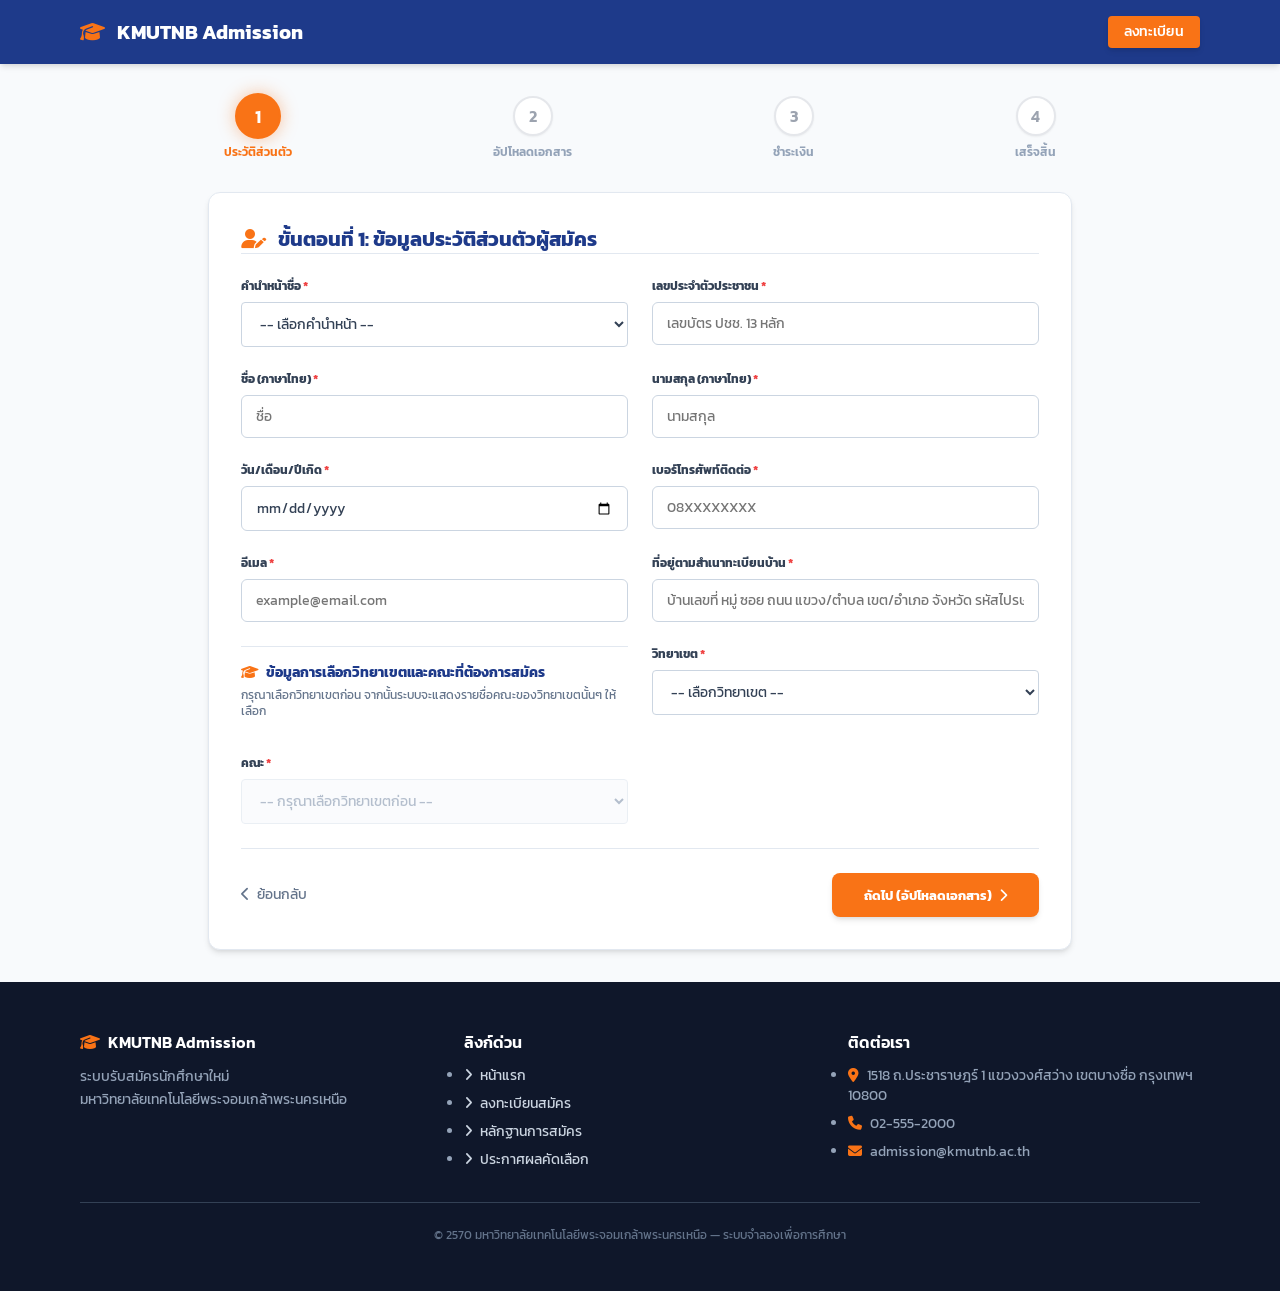
==== step3.html @ 94f3d007 "Add files via upload" ====
<!DOCTYPE html>
<html lang="th">

<head>
    <meta charset="UTF-8">
    <meta name="viewport" content="width=device-width, initial-scale=1.0">
    <title>ขั้นตอนที่ 3: ชำระเงินค่าสมัคร - มจพ.</title>
    <link rel="stylesheet" href="https://cdnjs.cloudflare.com/ajax/libs/font-awesome/6.4.0/css/all.min.css">
    <link rel="stylesheet" href="style.css">
</head>

<body class="text-gray-800 bg-gray-50 flex flex-col min-h-screen">
    <nav class="bg-brand-blue text-white shadow-md sticky top-0 z-50 no-print">
        <div class="max-w-6xl mx-auto px-4 h-16 flex justify-between items-center">
            <div class="font-bold text-xl">
                <a href="index.html"><i class="fa-solid fa-graduation-cap text-brand-orange mr-2"></i> KMUTNB Admission</a>
            </div>
            <div class="hidden md:flex space-x-6 text-sm font-medium">
                <a href="index.html" class="hover:text-brand-orange transition">หน้าแรก</a>
                <a href="status.html" class="hover:text-brand-orange transition">หลักฐานการสมัคร</a>
                <a href="result.html" class="hover:text-brand-orange transition">ประกาศผลคัดเลือก</a>
                <a href="registration.html" class="hover:text-brand-orange transition">ลงทะเบียน</a>
            </div>
            <div class="flex items-center space-x-3">
                <div id="auth-guest" class="flex items-center space-x-3">
                    <a href="login.html" class="hidden sm:inline-block border border-white text-white hover:bg-white hover:text-brand-blue px-4 py-1.5 rounded font-medium text-sm transition">เข้าสู่ระบบ</a>
                    <a href="registration.html" class="bg-brand-orange hover:bg-brand-orange text-white px-4 py-1.5 rounded shadow font-medium text-sm transition">ลงทะเบียน</a>
                </div>
                <div id="auth-user" class="hidden items-center space-x-3">
                    <span class="hidden sm:inline-block text-sm">สวัสดี, <span data-field="firstName" class="font-bold"></span></span>
                    <button id="logout-btn" type="button" class="border border-white text-white hover:bg-white hover:text-brand-blue px-3 py-1.5 rounded font-medium text-sm transition"><i class="fa-solid fa-right-from-bracket mr-1"></i>ออกจากระบบ</button>
                </div>
                <button id="menu-toggle" class="md:hidden text-white text-2xl focus:outline-none ml-2"><i class="fa-solid fa-bars"></i></button>
            </div>
        </div>
        <div id="mobile-menu" class="hidden md:hidden bg-brand-blue pb-2">
            <a href="index.html" class="text-white hover:text-brand-orange transition">หน้าแรก</a>
            <a href="status.html" class="text-white hover:text-brand-orange transition">หลักฐานการสมัคร</a>
            <a href="result.html" class="text-white hover:text-brand-orange transition">ประกาศผลคัดเลือก</a>
            <a href="login.html" class="text-white hover:text-brand-orange transition">เข้าสู่ระบบ</a>
            <a href="registration.html" class="text-white hover:text-brand-orange transition">ลงทะเบียน</a>
        </div>
    </nav>

    <main class="flex-grow max-w-4xl mx-auto px-4 py-8 w-full">
        <!-- Progress Steps -->
        <div class="flex justify-between items-center mb-8 relative px-4 no-print">
            <div class="step-indicator step-completed text-center z-10 flex flex-col items-center">
                <div class="step-icon"><i class="fa-solid fa-check"></i></div>
                <span class="text-xs font-semibold mt-2 text-brand-blue">ประวัติส่วนตัว</span>
            </div>
            <div class="step-indicator step-completed text-center z-10 flex flex-col items-center">
                <div class="step-icon"><i class="fa-solid fa-check"></i></div>
                <span class="text-xs font-semibold mt-2 text-brand-blue">อัปโหลดเอกสาร</span>
            </div>
            <div class="step-indicator step-active text-center z-10 flex flex-col items-center">
                <div class="step-icon">3</div>
                <span class="text-xs font-semibold mt-2 text-brand-orange">ชำระเงิน</span>
            </div>
            <div class="step-indicator step-inactive text-center z-10 flex flex-col items-center">
                <div class="step-icon">4</div>
                <span class="text-xs font-semibold mt-2 text-gray-400">เสร็จสิ้น</span>
            </div>
            <div class="absolute top-5 left-0 right-0 h-0.5 bg-gray-200 z-0 mx-12"></div>
        </div>

        <!-- ใบแจ้งชำระเงิน / ใบเสร็จรับเงิน -->
        <div class="fade-in bg-white p-8 rounded-xl shadow-md border border-gray-200 print-area">
            <h2 class="text-xl font-bold text-brand-blue mb-6 border-b pb-3 text-left no-print">
                <i class="fa-solid fa-credit-card mr-2 text-brand-orange"></i> ขั้นตอนที่ 3: ชำระเงินค่าธรรมเนียมสมัคร
            </h2>

            <!-- Header สำหรับพิมพ์ใบเสร็จ -->
            <div class="text-center mb-6 pb-4 border-b">
                <div class="flex items-center justify-center gap-3 mb-2">
                    <i class="fa-solid fa-graduation-cap text-3xl text-brand-orange"></i>
                    <h3 class="text-xl font-bold text-brand-blue">มหาวิทยาลัยเทคโนโลยีพระจอมเกล้าพระนครเหนือ</h3>
                </div>
                <h4 class="text-lg font-bold text-gray-700">ใบแจ้งชำระเงินค่าธรรมเนียมสมัครคัดเลือก (Pay-in Slip / Receipt)</h4>
                <p class="text-xs text-gray-500">ปีการศึกษา 2570 — ระบบรับสมัครนักศึกษาใหม่ มจพ.</p>
            </div>

            <!-- ข้อมูลผู้สมัคร -->
            <div class="grid grid-cols-1 md:grid-cols-2 gap-4 text-sm bg-gray-50 p-4 rounded border mb-6 text-left">
                <div>
                    <span class="text-gray-500 block text-xs">เลขที่ใบสมัคร / Application No.</span>
                    <span class="font-bold text-brand-blue text-base" data-field="appNumber"></span>
                </div>
                <div>
                    <span class="text-gray-500 block text-xs">เลขประจำตัวประชาชน / ID Card</span>
                    <span class="font-medium" data-field="idCardMasked"></span>
                </div>
                <div>
                    <span class="text-gray-500 block text-xs">ชื่อ-นามสกุล / Applicant Name</span>
                    <span class="font-medium" data-field="fullName"></span>
                </div>
                <div>
                    <span class="text-gray-500 block text-xs">โครงการรับสมัคร / Admission Project</span>
                    <span class="font-medium">รับสมัครคัดเลือกนักศึกษาใหม่ ปีการศึกษา 2570</span>
                </div>
                <div>
                    <span class="text-gray-500 block text-xs">วิทยาเขตที่สมัคร / Campus</span>
                    <span class="font-medium text-gray-800" data-field="campus">วิทยาเขตกรุงเทพฯ</span>
                </div>
                <div>
                    <span class="text-gray-500 block text-xs">คณะที่สมัครสอบ / Faculty</span>
                    <span class="font-bold text-brand-blue" data-field="faculty">คณะวิศวกรรมศาสตร์</span>
                </div>
            </div>

            <!-- รายการชำระเงิน -->
            <div class="max-w-md mx-auto bg-gray-50 p-6 rounded-lg border border-gray-200 mb-6 text-center">
                <div class="flex justify-between items-center mb-4 text-sm border-b pb-3">
                    <span class="text-gray-600">รายการ / Description:</span>
                    <span class="font-bold text-brand-blue">ค่าธรรมเนียมการสมัครคัดเลือก มจพ.</span>
                </div>
                <div class="flex justify-between items-center mb-6 text-sm">
                    <span class="text-gray-600">ยอดชำระทั้งสิ้น / Total Amount:</span>
                    <span class="text-2xl font-bold text-brand-orange">500.00 บาท</span>
                </div>

                <!-- QR Code จำลอง -->
                <div class="bg-white p-4 rounded-lg border border-gray-300 inline-block mb-4 shadow-sm">
                    <div class="w-48 h-48 bg-gray-100 flex flex-col items-center justify-center border border-dashed border-gray-400 mx-auto rounded">
                        <i class="fa-solid fa-qrcode text-7xl text-gray-700 mb-2"></i>
                        <span class="text-xs text-gray-500 font-semibold">PromptPay QR Code</span>
                    </div>
                </div>

                <p class="text-xs text-gray-500 no-print">สแกน QR Code ด้วยแอป Mobile Banking ของทุกธนาคารเพื่อชำระเงิน</p>
            </div>

            <!-- ปุ่มสำหรับพิมพ์ใบเสร็จ และ ยืนยันชำระเงิน -->
            <div class="border-t pt-6 flex flex-col sm:flex-row justify-between items-center gap-4 no-print">
                <a href="step2.html" class="text-sm text-gray-500 hover:text-brand-blue transition">
                    <i class="fa-solid fa-chevron-left mr-1"></i> ย้อนกลับ
                </a>
                <div class="flex flex-wrap items-center gap-3">
                    <button type="button" onclick="window.print()" class="bg-brand-blue hover:bg-blue-800 text-white font-bold px-6 py-3 rounded-lg shadow transition flex items-center gap-2">
                        <i class="fa-solid fa-print"></i> พิมพ์ใบแจ้งชำระ/ใบเสร็จ
                    </button>
                    <button id="pay-confirm-btn" type="button" class="bg-green-600 hover:bg-green-700 text-white font-bold px-6 py-3 rounded-lg shadow transition flex items-center gap-2">
                        <i class="fa-solid fa-circle-check"></i> ยืนยันชำระเงินเรียบร้อย (ถัดไป) <i class="fa-solid fa-chevron-right ml-1"></i>
                    </button>
                </div>
            </div>
        </div>
    </main>

    <footer class="site-footer no-print mt-8">
        <div class="max-w-6xl mx-auto px-4 py-12">
            <div class="grid grid-cols-1 md:grid-cols-3 gap-8">
                <div>
                    <h4 class="footer-heading"><i class="fa-solid fa-graduation-cap text-brand-orange mr-2"></i>KMUTNB Admission</h4>
                    <p class="text-sm leading-relaxed">ระบบรับสมัครนักศึกษาใหม่<br>มหาวิทยาลัยเทคโนโลยีพระจอมเกล้าพระนครเหนือ</p>
                </div>
                <div>
                    <h4 class="footer-heading">ลิงก์ด่วน</h4>
                    <ul class="space-y-2 text-sm">
                        <li><a href="index.html"><i class="fa-solid fa-angle-right mr-1"></i> หน้าแรก</a></li>
                        <li><a href="terms.html"><i class="fa-solid fa-angle-right mr-1"></i> ลงทะเบียนสมัคร</a></li>
                        <li><a href="status.html"><i class="fa-solid fa-angle-right mr-1"></i> หลักฐานการสมัคร</a></li>
                        <li><a href="result.html"><i class="fa-solid fa-angle-right mr-1"></i> ประกาศผลคัดเลือก</a></li>
                    </ul>
                </div>
                <div>
                    <h4 class="footer-heading">ติดต่อเรา</h4>
                    <ul class="space-y-2 text-sm">
                        <li><i class="fa-solid fa-location-dot mr-2 text-brand-orange"></i>1518 ถ.ประชาราษฎร์ 1 แขวงวงศ์สว่าง เขตบางซื่อ กรุงเทพฯ 10800</li>
                        <li><i class="fa-solid fa-phone mr-2 text-brand-orange"></i>02-555-2000</li>
                        <li><i class="fa-solid fa-envelope mr-2 text-brand-orange"></i>admission@kmutnb.ac.th</li>
                    </ul>
                </div>
            </div>
            <div class="border-t border-gray-700 mt-8 pt-6 text-center text-xs text-gray-500">
                © 2570 มหาวิทยาลัยเทคโนโลยีพระจอมเกล้าพระนครเหนือ — ระบบจำลองเพื่อการศึกษา
            </div>
        </div>
    </footer>

    <script src="script.js"></script>
</body>

</html>
---- style.css ----
/* ==========================================================================
   KMUTNB Admission System - Pure CSS (Vanilla CSS - No Frameworks)
   ========================================================================== */

/* --------------------------------------------------------------------------
   1. Google Fonts & CSS Variables
   -------------------------------------------------------------------------- */
@import url('https://fonts.googleapis.com/css2?family=Kanit:wght@300;400;500;600;700&display=swap');

:root {
    --brand-blue: #1E3A8A;
    --brand-blue-hover: #172554;
    --brand-orange: #F97316;
    --brand-orange-hover: #EA580C;
    --bg-light: #F8FAFC;
    --text-primary: #334155;
    --text-secondary: #64748B;
    --border-color: #E2E8F0;
    --radius-sm: 0.25rem;
    --radius-md: 0.375rem;
    --radius-lg: 0.5rem;
    --radius-xl: 0.75rem;
    --radius-full: 9999px;
    --shadow-sm: 0 1px 2px 0 rgba(0, 0, 0, 0.05);
    --shadow-md: 0 4px 6px -1px rgba(0, 0, 0, 0.1), 0 2px 4px -1px rgba(0, 0, 0, 0.06);
    --shadow-lg: 0 10px 15px -3px rgba(0, 0, 0, 0.1), 0 4px 6px -2px rgba(0, 0, 0, 0.05);
    --font-family: 'Kanit', sans-serif;
}

/* --------------------------------------------------------------------------
   2. Reset & Base Styles
   -------------------------------------------------------------------------- */
*, *::before, *::after {
    box-sizing: border-box;
    margin: 0;
    padding: 0;
}

html, body {
    height: 100%;
}

body {
    font-family: var(--font-family);
    background-color: #ffffff;
    color: var(--text-primary);
    line-height: 1.5;
    -webkit-font-smoothing: antialiased;
    display: flex;
    flex-direction: column;
    min-height: 100vh;
}

button, input, select, textarea {
    font-family: inherit;
    line-height: 1.5;
    -webkit-font-smoothing: antialiased;
}

/* Ensure Font Awesome icons render correctly and are never overridden */
.fa, .fas, .far, .fal, .fad, .fab, .fa-solid, .fa-regular, .fa-brands, [class*="fa-"], [class^="fa-"] {
    font-family: "Font Awesome 6 Free", "Font Awesome 6 Brands" !important;
}

main {
    flex: 1 0 auto;
}

img, video {
    max-width: 100%;
    height: auto;
    display: block;
}

a {
    color: inherit;
    text-decoration: none;
}

/* Custom Scrollbar */
::-webkit-scrollbar {
    width: 8px;
}
::-webkit-scrollbar-track {
    background: #F1F5F9;
}
::-webkit-scrollbar-thumb {
    background: #CBD5E1;
    border-radius: 4px;
}
::-webkit-scrollbar-thumb:hover {
    background: var(--brand-orange);
}

/* --------------------------------------------------------------------------
   3. Container & Layout Utilities
   -------------------------------------------------------------------------- */
.max-w-xs { max-width: 20rem; }
.max-w-sm { max-width: 24rem; }
.max-w-md { max-width: 28rem; }
.max-w-lg { max-width: 32rem; }
.max-w-xl { max-width: 36rem; }
.max-w-2xl { max-width: 42rem; }
.max-w-3xl { max-width: 48rem; }
.max-w-4xl { max-width: 56rem; }
.max-w-5xl { max-width: 64rem; }
.max-w-6xl { max-width: 72rem; }
.max-w-full { max-width: 100%; }

.mx-auto { margin-left: auto; margin-right: auto; }
.my-auto { margin-top: auto; margin-bottom: auto; }

/* Display & Flexbox/Grid */
.block { display: block; }
.inline-block { display: inline-block; }
.inline { display: inline; }
.flex { display: flex; }
.inline-flex { display: inline-flex; }
.grid { display: grid; }
.hidden { display: none !important; }

.flex-row { flex-direction: row; }
.flex-col { flex-direction: column; }
.flex-wrap { flex-wrap: wrap; }
.items-start { align-items: flex-start; }
.items-center { align-items: center; }
.items-end { align-items: flex-end; }
.items-baseline { align-items: baseline; }

.justify-start { justify-content: flex-start; }
.justify-center { justify-content: center; }
.justify-end { justify-content: flex-end; }
.justify-between { justify-content: space-between; }
.justify-around { justify-content: space-around; }

.flex-1 { flex: 1 1 0%; }
.flex-shrink-0 { flex-shrink: 0; }
.flex-grow { flex-grow: 1; }

.grid-cols-1 { grid-template-columns: repeat(1, minmax(0, 1fr)); }
.grid-cols-2 { grid-template-columns: repeat(2, minmax(0, 1fr)); }
.grid-cols-3 { grid-template-columns: repeat(3, minmax(0, 1fr)); }
.grid-cols-4 { grid-template-columns: repeat(4, minmax(0, 1fr)); }

.gap-1 { gap: 0.25rem; }
.gap-2 { gap: 0.5rem; }
.gap-3 { gap: 0.75rem; }
.gap-4 { gap: 1rem; }
.gap-6 { gap: 1.5rem; }
.gap-8 { gap: 2rem; }
.gap-10 { gap: 2.5rem; }
.gap-12 { gap: 3rem; }

/* Spacing Utilities */
.p-0 { padding: 0; }
.p-1 { padding: 0.25rem; }
.p-2 { padding: 0.5rem; }
.p-3 { padding: 0.75rem; }
.p-4 { padding: 1rem; }
.p-6 { padding: 1.5rem; }
.p-8 { padding: 2rem; }

.px-2 { padding-left: 0.5rem; padding-right: 0.5rem; }
.px-3 { padding-left: 0.75rem; padding-right: 0.75rem; }
.px-4 { padding-left: 1rem; padding-right: 1rem; }
.px-6 { padding-left: 1.5rem; padding-right: 1.5rem; }
.px-8 { padding-left: 2rem; padding-right: 2rem; }

.py-1 { padding-top: 0.25rem; padding-bottom: 0.25rem; }
.py-1\.5 { padding-top: 0.375rem; padding-bottom: 0.375rem; }
.py-2 { padding-top: 0.5rem; padding-bottom: 0.5rem; }
.py-3 { padding-top: 0.75rem; padding-bottom: 0.75rem; }
.py-4 { padding-top: 1rem; padding-bottom: 1rem; }
.py-6 { padding-top: 1.5rem; padding-bottom: 1.5rem; }
.py-8 { padding-top: 2rem; padding-bottom: 2rem; }
.py-12 { padding-top: 3rem; padding-bottom: 3rem; }
.py-16 { padding-top: 4rem; padding-bottom: 4rem; }
.py-24 { padding-top: 6rem; padding-bottom: 6rem; }

.pt-2 { padding-top: 0.5rem; }
.pt-4 { padding-top: 1rem; }
.pt-6 { padding-top: 1.5rem; }
.pt-8 { padding-top: 2rem; }
.pb-2 { padding-bottom: 0.5rem; }
.pb-4 { padding-bottom: 1rem; }
.pb-6 { padding-bottom: 1.5rem; }
.pb-8 { padding-bottom: 2rem; }

.m-0 { margin: 0; }
.m-auto { margin: auto; }
.mt-1 { margin-top: 0.25rem; }
.mt-2 { margin-top: 0.5rem; }
.mt-3 { margin-top: 0.75rem; }
.mt-4 { margin-top: 1rem; }
.mt-6 { margin-top: 1.5rem; }
.mt-8 { margin-top: 2rem; }

.mb-1 { margin-bottom: 0.25rem; }
.mb-2 { margin-bottom: 0.5rem; }
.mb-3 { margin-bottom: 0.75rem; }
.mb-4 { margin-bottom: 1rem; }
.mb-6 { margin-bottom: 1.5rem; }
.mb-8 { margin-bottom: 2rem; }
.mb-10 { margin-bottom: 2.5rem; }

.ml-1 { margin-left: 0.25rem; }
.ml-2 { margin-left: 0.5rem; }
.mr-1 { margin-right: 0.25rem; }
.mr-2 { margin-right: 0.5rem; }
.mr-3 { margin-right: 0.75rem; }
.mr-4 { margin-right: 1rem; }

.space-x-2 > * + * { margin-left: 0.5rem; }
.space-x-3 > * + * { margin-left: 0.75rem; }
.space-x-4 > * + * { margin-left: 1rem; }
.space-x-6 > * + * { margin-left: 1.5rem; }
.space-y-2 > * + * { margin-top: 0.5rem; }
.space-y-3 > * + * { margin-top: 0.75rem; }
.space-y-4 > * + * { margin-top: 1rem; }
.space-y-6 > * + * { margin-top: 1.5rem; }

/* Padding Directions */
.pl-3 { padding-left: 0.75rem !important; }
.pr-3 { padding-right: 0.75rem !important; }
.pl-10 { padding-left: 2.75rem !important; }
.pr-10 { padding-right: 2.75rem !important; }

/* Positioning & Sizing */
.relative { position: relative; }
.absolute { position: absolute; }
.sticky { position: sticky; }
.fixed { position: fixed; }
.top-0 { top: 0; }
.bottom-0 { bottom: 0; }
.left-0 { left: 0; }
.right-0 { right: 0; }
.top-3 { top: 0.75rem; }
.bottom-3 { bottom: 0.75rem; }
.left-3 { left: 0.75rem; }
.right-3 { right: 0.75rem; }
.top-1\/2 { top: 50%; }
.-translate-y-1\/2 { transform: translateY(-50%); }

.z-10 { z-index: 10; }
.z-50 { z-index: 50; }

.w-full { width: 100%; }
.w-auto { width: auto; }
.h-full { height: 100%; }
.h-auto { height: auto; }
.h-16 { height: 4rem; }
.min-h-screen { min-height: 100vh; }

/* Input With Icon Component */
.input-icon-group {
    position: relative;
    display: flex;
    align-items: center;
    width: 100%;
}

.input-icon-group > i.input-icon-left,
.input-icon-group > i:first-child:not(.toggle-password) {
    position: absolute;
    left: 0.875rem;
    top: 50%;
    transform: translateY(-50%);
    color: #94A3B8;
    pointer-events: none;
    font-size: 1rem;
    line-height: 1;
    z-index: 2;
    display: flex;
    align-items: center;
    justify-content: center;
    width: 1.25rem;
    height: 1.25rem;
    transition: color 0.2s ease;
}

.input-icon-group:focus-within > i.input-icon-left,
.input-icon-group:focus-within > i:first-child:not(.toggle-password) {
    color: var(--brand-orange);
}

.input-icon-group > input {
    width: 100%;
    padding-left: 2.75rem !important;
    padding-right: 0.875rem !important;
}

.input-icon-group.has-toggle > input,
.input-icon-group:has(.toggle-password) > input {
    padding-right: 2.75rem !important;
}

.input-icon-group > .toggle-password {
    position: absolute;
    right: 0.875rem;
    top: 50%;
    transform: translateY(-50%);
    color: #94A3B8;
    cursor: pointer;
    font-size: 1.05rem;
    line-height: 1;
    z-index: 3;
    padding: 0.25rem;
    transition: color 0.2s ease;
}

.input-icon-group > .toggle-password:hover {
    color: var(--brand-blue);
}

/* --------------------------------------------------------------------------
   4. Typography Utilities
   -------------------------------------------------------------------------- */
.text-xs { font-size: 0.75rem; line-height: 1rem; }
.text-sm { font-size: 0.875rem; line-height: 1.25rem; }
.text-base { font-size: 1rem; line-height: 1.5rem; }
.text-lg { font-size: 1.125rem; line-height: 1.75rem; }
.text-xl { font-size: 1.25rem; line-height: 1.75rem; }
.text-2xl { font-size: 1.5rem; line-height: 2rem; }
.text-3xl { font-size: 1.875rem; line-height: 2.25rem; }
.text-4xl { font-size: 2.25rem; line-height: 2.5rem; }
.text-5xl { font-size: 3rem; line-height: 1; }

.font-normal { font-weight: 400; }
.font-medium { font-weight: 500; }
.font-semibold { font-weight: 600; }
.font-bold { font-weight: 700; }

.text-left { text-align: left; }
.text-center { text-align: center; }
.text-right { text-align: right; }

.leading-relaxed { line-height: 1.625; }

/* Colors */
.text-white { color: #ffffff; }
.text-gray-200 { color: #E2E8F0; }
.text-gray-400 { color: #94A3B8; }
.text-gray-500 { color: #64748B; }
.text-gray-600 { color: #475569; }
.text-gray-700 { color: #334155; }
.text-gray-800 { color: #1E293B; }
.text-gray-900 { color: #0F172A; }
.text-brand-blue { color: var(--brand-blue); }
.text-brand-orange { color: var(--brand-orange); }
.text-green-600 { color: #16A34A; }
.text-red-500 { color: #EF4444; }
.text-red-600 { color: #DC2626; }
.text-blue-600 { color: #2563EB; }

/* --------------------------------------------------------------------------
   5. Background, Borders & Effects
   -------------------------------------------------------------------------- */
.bg-white { background-color: #ffffff; }
.bg-gray-50 { background-color: #F8FAFC; }
.bg-gray-100 { background-color: #F1F5F9; }
.bg-gray-200 { background-color: #E2E8F0; }
.bg-gray-800 { background-color: #1E293B; }
.bg-brand-blue { background-color: var(--brand-blue); }
.bg-brand-orange { background-color: var(--brand-orange); }
.bg-blue-50 { background-color: #EFF6FF; }
.bg-green-50 { background-color: #F0FDF4; }
.bg-green-100 { background-color: #DCFCE7; }
.bg-green-500 { background-color: #22C55E; }
.bg-green-600 { background-color: #16A34A !important; color: #ffffff !important; }
.bg-green-700 { background-color: #15803D !important; color: #ffffff !important; }
.bg-blue-800 { background-color: #1E40AF !important; }
.bg-red-50 { background-color: #FEF2F2; }
.bg-yellow-50 { background-color: #FEFCE8; }
.bg-orange-50 { background-color: #FFF7ED; }

.border { border: 1px solid var(--border-color); }
.border-t { border-top: 1px solid var(--border-color); }
.border-b { border-bottom: 1px solid var(--border-color); }
.border-b-2 { border-bottom: 2px solid var(--border-color); }
.border-gray-200 { border-color: #E2E8F0; }
.border-gray-300 { border-color: #CBD5E1; }
.border-gray-700 { border-color: #334155; }
.border-white { border-color: #ffffff; }
.border-brand-blue { border-color: var(--brand-blue); }
.border-brand-orange { border-color: var(--brand-orange); }
.border-green-200 { border-color: #BBF7D0; }
.border-orange-100 { border-color: #FFEDD5; }

.rounded { border-radius: var(--radius-sm); }
.rounded-md { border-radius: var(--radius-md); }
.rounded-lg { border-radius: var(--radius-lg); }
.rounded-xl { border-radius: var(--radius-xl); }
.rounded-full { border-radius: var(--radius-full); }

.shadow-sm { box-shadow: var(--shadow-sm); }
.shadow { box-shadow: var(--shadow-md); }
.shadow-md { box-shadow: var(--shadow-md); }
.shadow-lg { box-shadow: var(--shadow-lg); }

.overflow-hidden { overflow: hidden; }
.overflow-x-auto { overflow-x: auto; }
.overflow-y-auto { overflow-y: auto; }
.max-h-96 { max-height: 24rem; }

.transition { transition: all 0.2s ease-in-out; }
.transform { transform: translateZ(0); }
.cursor-pointer { cursor: pointer; }

/* Hover States */
.hover\:text-brand-orange:hover { color: var(--brand-orange); }
.hover\:text-brand-blue:hover { color: var(--brand-blue); }
.hover\:bg-white:hover { background-color: #ffffff; }
.hover\:bg-brand-blue:hover { background-color: var(--brand-blue); }
.hover\:bg-brand-orange:hover { background-color: var(--brand-orange-hover) !important; color: #ffffff !important; }
.hover\:bg-blue-800:hover { background-color: #1E40AF !important; }
.hover\:bg-green-700:hover { background-color: #15803D !important; color: #ffffff !important; }
.hover\:-translate-y-1:hover { transform: translateY(-0.25rem); }

/* --------------------------------------------------------------------------
   6. Navigation & Header
   -------------------------------------------------------------------------- */
nav {
    width: 100%;
}

nav a {
    text-decoration: none;
}

#mobile-menu {
    animation: slideDown 0.3s ease forwards;
}

#mobile-menu a {
    display: block;
    padding: 12px 16px;
    border-bottom: 1px solid rgba(255,255,255,0.1);
    transition: background 0.2s ease;
}

#mobile-menu a:hover {
    background-color: rgba(255,255,255,0.1);
}

.nav-active {
    color: var(--brand-orange) !important;
    border-bottom: 2px solid var(--brand-orange);
    padding-bottom: 2px;
}

/* --------------------------------------------------------------------------
   7. Form Controls & Validation
   -------------------------------------------------------------------------- */
input[type="text"], 
input[type="email"], 
input[type="password"], 
input[type="date"],
input[type="number"],
input[type="tel"],
select, 
textarea {
    width: 100%;
    padding: 0.625rem 0.875rem;
    border: 1px solid #CBD5E1;
    border-radius: var(--radius-md);
    background-color: #ffffff;
    font-family: inherit;
    font-size: 0.875rem;
    color: var(--text-primary);
    transition: all 0.3s ease;
}

input:focus, select:focus, textarea:focus {
    outline: none;
    border-color: var(--brand-orange);
    box-shadow: 0 0 0 3px rgba(249, 115, 22, 0.2);
}

select:disabled, input:disabled, textarea:disabled {
    background-color: #F8FAFC !important;
    color: #94A3B8 !important;
    cursor: not-allowed;
    border-color: #E2E8F0 !important;
}

input[type="checkbox"], input[type="radio"] {
    accent-color: var(--brand-orange);
    cursor: pointer;
    width: 1rem;
    height: 1rem;
}

.focus\:outline-none:focus {
    outline: none;
}

.focus\:ring-2:focus {
    box-shadow: 0 0 0 2px var(--brand-orange);
}

.input-error {
    border-color: #EF4444 !important;
    box-shadow: 0 0 0 3px rgba(239, 68, 68, 0.2) !important;
    animation: shake 0.4s ease;
}

.error-message {
    color: #DC2626;
    font-size: 0.75rem;
    margin-top: 0.25rem;
    animation: fadeIn 0.3s ease;
}

/* --------------------------------------------------------------------------
   8. Upload Zone (step2)
   -------------------------------------------------------------------------- */
.upload-zone {
    border: 2px dashed #CBD5E1;
    border-radius: var(--radius-lg);
    padding: 24px;
    background: #F8FAFC;
    text-align: center;
    transition: all 0.3s ease;
    cursor: pointer;
}

.upload-zone:hover {
    border-color: var(--brand-orange);
    background: #FFF7ED;
}

.upload-zone i {
    font-size: 2rem;
    color: #9CA3AF;
    margin-bottom: 8px;
    transition: color 0.3s ease;
}

.upload-zone:hover i {
    color: var(--brand-orange);
}

/* --------------------------------------------------------------------------
   9. Step Progress Indicator (step1-4)
   -------------------------------------------------------------------------- */
.step-indicator {
    transition: all 0.3s ease;
}

.step-icon {
    width: 2.5rem;
    height: 2.5rem;
    border-radius: 9999px;
    display: flex;
    align-items: center;
    justify-content: center;
    font-weight: 600;
    border: 2px solid #E5E7EB;
    background-color: #ffffff;
    color: #9CA3AF;
    transition: all 0.4s cubic-bezier(0.4, 0, 0.2, 1);
    box-shadow: var(--shadow-sm);
}

.step-active .step-icon {
    background-color: var(--brand-orange);
    color: #ffffff;
    border-color: var(--brand-orange);
    transform: scale(1.15);
    box-shadow: 0 0 15px rgba(249, 115, 22, 0.4);
}

.step-completed .step-icon {
    background-color: var(--brand-blue);
    color: #ffffff;
    border-color: var(--brand-blue);
}

.step-inactive .step-icon {
    background-color: #ffffff;
    color: #9CA3AF;
    border-color: #E5E7EB;
}

/* --------------------------------------------------------------------------
   10. Cards, Tables & Components
   -------------------------------------------------------------------------- */
.hover-card {
    transition: transform 0.3s ease, box-shadow 0.3s ease;
}
.hover-card:hover {
    transform: translateY(-5px);
    box-shadow: 0 10px 25px -5px rgba(0, 0, 0, 0.1), 0 8px 10px -6px rgba(0, 0, 0, 0.1);
}

table {
    width: 100%;
    border-collapse: collapse;
}

th, td {
    padding: 0.75rem 1rem;
}

/* Buttons */
button {
    font-family: inherit;
    cursor: pointer;
    border: none;
    background: none;
}

button:active {
    transform: scale(0.97);
}

/* Animations */
.fade-in {
    animation: fadeIn 0.5s cubic-bezier(0.4, 0, 0.2, 1) forwards;
}

@keyframes fadeIn {
    from {
        opacity: 0;
        transform: translateY(15px);
    }
    to {
        opacity: 1;
        transform: translateY(0);
    }
}

@keyframes slideDown {
    from {
        opacity: 0;
        transform: translateY(-10px);
    }
    to {
        opacity: 1;
        transform: translateY(0);
    }
}

@keyframes shake {
    0%, 100% { transform: translateX(0); }
    20%, 60% { transform: translateX(-4px); }
    40%, 80% { transform: translateX(4px); }
}

/* --------------------------------------------------------------------------
   11. Footer
   -------------------------------------------------------------------------- */
.site-footer {
    background-color: #0F172A;
    color: #94A3B8;
    font-size: 0.875rem;
    margin-top: auto;
}

.site-footer a {
    color: #CBD5E1;
    text-decoration: none;
    transition: color 0.2s ease;
}

.site-footer a:hover {
    color: var(--brand-orange);
}

.footer-heading {
    color: #ffffff;
    font-weight: 600;
    font-size: 1rem;
    margin-bottom: 12px;
}

/* Hero Overlay */
.hero-overlay {
    position: absolute;
    bottom: 0;
    left: 0;
    right: 0;
    text-align: center;
    padding-bottom: 1.5rem;
    background: linear-gradient(to top, rgba(0,0,0,0.5), transparent);
}

/* Alert Warning */
.alert-warning {
    background-color: #FCF9E8;
    border: 1px solid #F3E5AB;
    color: #9B7B22;
    padding: 1rem;
    border-radius: var(--radius-md);
    margin-bottom: 2rem;
    text-align: center;
    font-size: 0.875rem;
    font-weight: 500;
}

/* --------------------------------------------------------------------------
   12. Responsive Breakpoints
   -------------------------------------------------------------------------- */
@media (min-width: 640px) {
    .sm\:inline { display: inline; }
    .sm\:inline-block { display: inline-block; }
    .sm\:block { display: block; }
    .sm\:flex { display: flex; }
    .sm\:grid-cols-2 { grid-template-columns: repeat(2, minmax(0, 1fr)); }
    .sm\:px-6 { padding-left: 1.5rem; padding-right: 1.5rem; }
}

@media (min-width: 768px) {
    .hero-overlay { padding-bottom: 2.5rem; }
    .md\:flex { display: flex; }
    .md\:grid { display: grid; }
    .md\:hidden { display: none !important; }
    .md\:grid-cols-2 { grid-template-columns: repeat(2, minmax(0, 1fr)); }
    .md\:grid-cols-3 { grid-template-columns: repeat(3, minmax(0, 1fr)); }
    .md\:grid-cols-4 { grid-template-columns: repeat(4, minmax(0, 1fr)); }
    .md\:grid-cols-12 { grid-template-columns: repeat(12, minmax(0, 1fr)); }
    .md\:col-span-3 { grid-column: span 3 / span 3; }
    .md\:col-span-9 { grid-column: span 9 / span 9; }
    .md\:text-right { text-align: right; }
    .md\:px-12 { padding-left: 3rem; padding-right: 3rem; }
    .md\:mb-0 { margin-bottom: 0; }
    .md\:text-xl { font-size: 1.25rem; line-height: 1.75rem; }
    .md\:text-5xl { font-size: 3rem; line-height: 1; }
    .md\:pb-10 { padding-bottom: 2.5rem; }
    .md\:py-12 { padding-top: 3rem; padding-bottom: 3rem; }
}

@media (min-width: 1024px) {
    .lg\:grid-cols-3 { grid-template-columns: repeat(3, minmax(0, 1fr)); }
}

/* --------------------------------------------------------------------------
   13. Print Styles
   -------------------------------------------------------------------------- */
@media print {
    body {
        background-color: #ffffff !important;
        display: block !important;
        color: #000000 !important;
        margin: 0 !important;
        padding: 0 !important;
    }
    .no-print, nav, footer, .step-indicator, #mobile-menu, .site-footer, button, a {
        display: none !important;
    }
    .print-area {
        display: block !important;
        border: none !important;
        box-shadow: none !important;
        padding: 0 !important;
        margin: 0 !important;
        width: 100% !important;
        max-width: 100% !important;
    }
    .print-area * {
        visibility: visible !important;
    }
}
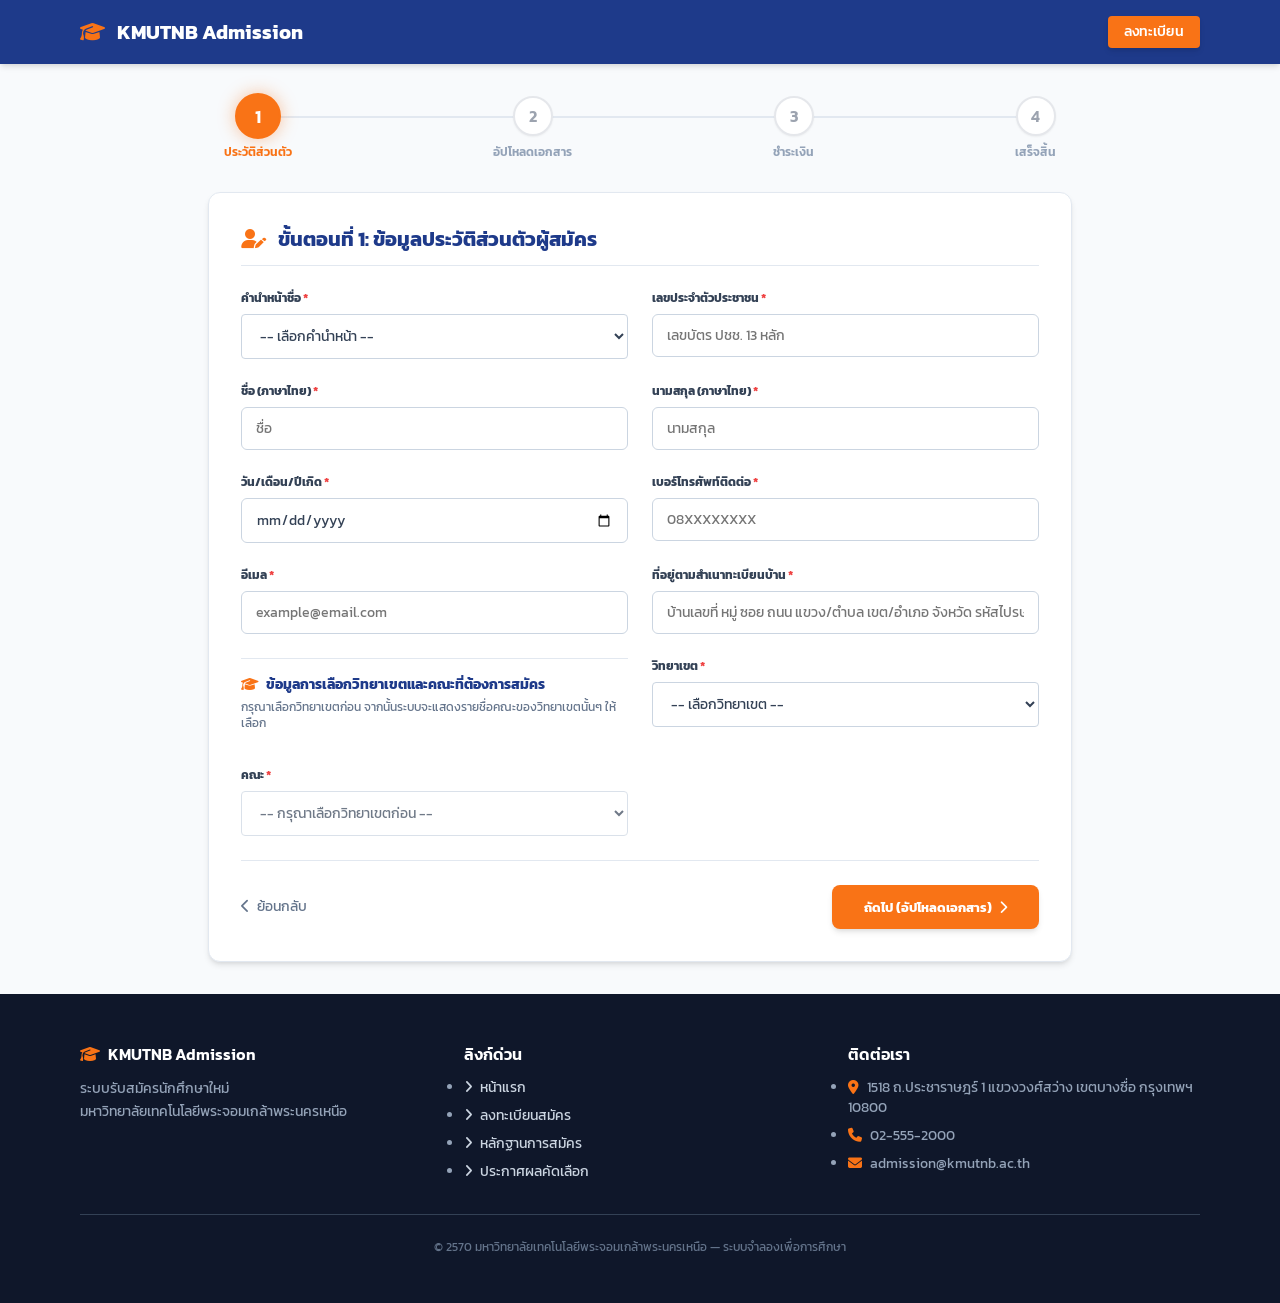
==== commit 7cbcf6fd: "Update step3.html" ====
--- a/step3.html
+++ b/step3.html
@@ -5,7 +5,9 @@
     <meta charset="UTF-8">
     <meta name="viewport" content="width=device-width, initial-scale=1.0">
     <title>ขั้นตอนที่ 3: ชำระเงินค่าสมัคร - มจพ.</title>
+    <!-- FontAwesome Icons -->
     <link rel="stylesheet" href="https://cdnjs.cloudflare.com/ajax/libs/font-awesome/6.4.0/css/all.min.css">
+    <!-- Pure CSS Style -->
     <link rel="stylesheet" href="style.css">
 </head>
 
--- a/style.css
+++ b/style.css
@@ -1,5 +1,5 @@
 /* ==========================================================================
-   KMUTNB Admission System - Pure CSS (Vanilla CSS - No Frameworks)
+   KMUTNB Admission System - Pure CSS (Vanilla CSS - No External Framework)
    ========================================================================== */
 
 /* --------------------------------------------------------------------------
@@ -57,7 +57,7 @@
     -webkit-font-smoothing: antialiased;
 }
 
-/* Ensure Font Awesome icons render correctly and are never overridden */
+/* Ensure Font Awesome icons render correctly */
 .fa, .fas, .far, .fal, .fad, .fab, .fa-solid, .fa-regular, .fa-brands, [class*="fa-"], [class^="fa-"] {
     font-family: "Font Awesome 6 Free", "Font Awesome 6 Brands" !important;
 }
@@ -109,6 +109,7 @@
 
 .mx-auto { margin-left: auto; margin-right: auto; }
 .my-auto { margin-top: auto; margin-bottom: auto; }
+.mx-12 { margin-left: 3rem; margin-right: 3rem; }
 
 /* Display & Flexbox/Grid */
 .block { display: block; }
@@ -182,6 +183,7 @@
 .pt-6 { padding-top: 1.5rem; }
 .pt-8 { padding-top: 2rem; }
 .pb-2 { padding-bottom: 0.5rem; }
+.pb-3 { padding-bottom: 0.75rem; }
 .pb-4 { padding-bottom: 1rem; }
 .pb-6 { padding-bottom: 1.5rem; }
 .pb-8 { padding-bottom: 2rem; }
@@ -219,7 +221,6 @@
 .space-y-4 > * + * { margin-top: 1rem; }
 .space-y-6 > * + * { margin-top: 1.5rem; }
 
-/* Padding Directions */
 .pl-3 { padding-left: 0.75rem !important; }
 .pr-3 { padding-right: 0.75rem !important; }
 .pl-10 { padding-left: 2.75rem !important; }
@@ -231,6 +232,7 @@
 .sticky { position: sticky; }
 .fixed { position: fixed; }
 .top-0 { top: 0; }
+.top-5 { top: 1.25rem; }
 .bottom-0 { bottom: 0; }
 .left-0 { left: 0; }
 .right-0 { right: 0; }
@@ -241,76 +243,22 @@
 .top-1\/2 { top: 50%; }
 .-translate-y-1\/2 { transform: translateY(-50%); }
 
+.z-0 { z-index: 0; }
 .z-10 { z-index: 10; }
 .z-50 { z-index: 50; }
 
 .w-full { width: 100%; }
 .w-auto { width: auto; }
+.w-48 { width: 12rem; }
 .h-full { height: 100%; }
 .h-auto { height: auto; }
 .h-16 { height: 4rem; }
+.h-48 { height: 12rem; }
+.h-0\.5 { height: 0.125rem; }
 .min-h-screen { min-height: 100vh; }
 
-/* Input With Icon Component */
-.input-icon-group {
-    position: relative;
-    display: flex;
-    align-items: center;
-    width: 100%;
-}
-
-.input-icon-group > i.input-icon-left,
-.input-icon-group > i:first-child:not(.toggle-password) {
-    position: absolute;
-    left: 0.875rem;
-    top: 50%;
-    transform: translateY(-50%);
-    color: #94A3B8;
-    pointer-events: none;
-    font-size: 1rem;
-    line-height: 1;
-    z-index: 2;
-    display: flex;
-    align-items: center;
-    justify-content: center;
-    width: 1.25rem;
-    height: 1.25rem;
-    transition: color 0.2s ease;
-}
-
-.input-icon-group:focus-within > i.input-icon-left,
-.input-icon-group:focus-within > i:first-child:not(.toggle-password) {
-    color: var(--brand-orange);
-}
-
-.input-icon-group > input {
-    width: 100%;
-    padding-left: 2.75rem !important;
-    padding-right: 0.875rem !important;
-}
-
-.input-icon-group.has-toggle > input,
-.input-icon-group:has(.toggle-password) > input {
-    padding-right: 2.75rem !important;
-}
-
-.input-icon-group > .toggle-password {
-    position: absolute;
-    right: 0.875rem;
-    top: 50%;
-    transform: translateY(-50%);
-    color: #94A3B8;
-    cursor: pointer;
-    font-size: 1.05rem;
-    line-height: 1;
-    z-index: 3;
-    padding: 0.25rem;
-    transition: color 0.2s ease;
-}
-
-.input-icon-group > .toggle-password:hover {
-    color: var(--brand-blue);
-}
+.cursor-pointer { cursor: pointer; }
+.cursor-not-allowed { cursor: not-allowed; }
 
 /* --------------------------------------------------------------------------
    4. Typography Utilities
@@ -324,6 +272,8 @@
 .text-3xl { font-size: 1.875rem; line-height: 2.25rem; }
 .text-4xl { font-size: 2.25rem; line-height: 2.5rem; }
 .text-5xl { font-size: 3rem; line-height: 1; }
+.text-6xl { font-size: 3.75rem; line-height: 1; }
+.text-7xl { font-size: 4.5rem; line-height: 1; }
 
 .font-normal { font-weight: 400; }
 .font-medium { font-weight: 500; }
@@ -347,6 +297,7 @@
 .text-gray-900 { color: #0F172A; }
 .text-brand-blue { color: var(--brand-blue); }
 .text-brand-orange { color: var(--brand-orange); }
+.text-green-500 { color: #22C55E; }
 .text-green-600 { color: #16A34A; }
 .text-red-500 { color: #EF4444; }
 .text-red-600 { color: #DC2626; }
@@ -359,6 +310,7 @@
 .bg-gray-50 { background-color: #F8FAFC; }
 .bg-gray-100 { background-color: #F1F5F9; }
 .bg-gray-200 { background-color: #E2E8F0; }
+.bg-gray-300 { background-color: #CBD5E1; }
 .bg-gray-800 { background-color: #1E293B; }
 .bg-brand-blue { background-color: var(--brand-blue); }
 .bg-brand-orange { background-color: var(--brand-orange); }
@@ -374,17 +326,17 @@
 .bg-orange-50 { background-color: #FFF7ED; }
 
 .border { border: 1px solid var(--border-color); }
+.border-dashed { border-style: dashed; }
 .border-t { border-top: 1px solid var(--border-color); }
 .border-b { border-bottom: 1px solid var(--border-color); }
 .border-b-2 { border-bottom: 2px solid var(--border-color); }
 .border-gray-200 { border-color: #E2E8F0; }
 .border-gray-300 { border-color: #CBD5E1; }
+.border-gray-400 { border-color: #94A3B8; }
 .border-gray-700 { border-color: #334155; }
 .border-white { border-color: #ffffff; }
 .border-brand-blue { border-color: var(--brand-blue); }
 .border-brand-orange { border-color: var(--brand-orange); }
-.border-green-200 { border-color: #BBF7D0; }
-.border-orange-100 { border-color: #FFEDD5; }
 
 .rounded { border-radius: var(--radius-sm); }
 .rounded-md { border-radius: var(--radius-md); }
@@ -403,18 +355,16 @@
 .max-h-96 { max-height: 24rem; }
 
 .transition { transition: all 0.2s ease-in-out; }
-.transform { transform: translateZ(0); }
-.cursor-pointer { cursor: pointer; }
 
 /* Hover States */
 .hover\:text-brand-orange:hover { color: var(--brand-orange); }
 .hover\:text-brand-blue:hover { color: var(--brand-blue); }
 .hover\:bg-white:hover { background-color: #ffffff; }
+.hover\:bg-gray-100:hover { background-color: #F1F5F9; }
 .hover\:bg-brand-blue:hover { background-color: var(--brand-blue); }
 .hover\:bg-brand-orange:hover { background-color: var(--brand-orange-hover) !important; color: #ffffff !important; }
 .hover\:bg-blue-800:hover { background-color: #1E40AF !important; }
 .hover\:bg-green-700:hover { background-color: #15803D !important; color: #ffffff !important; }
-.hover\:-translate-y-1:hover { transform: translateY(-0.25rem); }
 
 /* --------------------------------------------------------------------------
    6. Navigation & Header
@@ -440,12 +390,6 @@
 
 #mobile-menu a:hover {
     background-color: rgba(255,255,255,0.1);
-}
-
-.nav-active {
-    color: var(--brand-orange) !important;
-    border-bottom: 2px solid var(--brand-orange);
-    padding-bottom: 2px;
 }
 
 /* --------------------------------------------------------------------------
@@ -476,13 +420,6 @@
     box-shadow: 0 0 0 3px rgba(249, 115, 22, 0.2);
 }
 
-select:disabled, input:disabled, textarea:disabled {
-    background-color: #F8FAFC !important;
-    color: #94A3B8 !important;
-    cursor: not-allowed;
-    border-color: #E2E8F0 !important;
-}
-
 input[type="checkbox"], input[type="radio"] {
     accent-color: var(--brand-orange);
     cursor: pointer;
@@ -490,58 +427,8 @@
     height: 1rem;
 }
 
-.focus\:outline-none:focus {
-    outline: none;
-}
-
-.focus\:ring-2:focus {
-    box-shadow: 0 0 0 2px var(--brand-orange);
-}
-
-.input-error {
-    border-color: #EF4444 !important;
-    box-shadow: 0 0 0 3px rgba(239, 68, 68, 0.2) !important;
-    animation: shake 0.4s ease;
-}
-
-.error-message {
-    color: #DC2626;
-    font-size: 0.75rem;
-    margin-top: 0.25rem;
-    animation: fadeIn 0.3s ease;
-}
-
-/* --------------------------------------------------------------------------
-   8. Upload Zone (step2)
-   -------------------------------------------------------------------------- */
-.upload-zone {
-    border: 2px dashed #CBD5E1;
-    border-radius: var(--radius-lg);
-    padding: 24px;
-    background: #F8FAFC;
-    text-align: center;
-    transition: all 0.3s ease;
-    cursor: pointer;
-}
-
-.upload-zone:hover {
-    border-color: var(--brand-orange);
-    background: #FFF7ED;
-}
-
-.upload-zone i {
-    font-size: 2rem;
-    color: #9CA3AF;
-    margin-bottom: 8px;
-    transition: color 0.3s ease;
-}
-
-.upload-zone:hover i {
-    color: var(--brand-orange);
-}
-
-/* --------------------------------------------------------------------------
-   9. Step Progress Indicator (step1-4)
+/* --------------------------------------------------------------------------
+   8. Step Progress Indicator
    -------------------------------------------------------------------------- */
 .step-indicator {
     transition: all 0.3s ease;
@@ -583,26 +470,8 @@
 }
 
 /* --------------------------------------------------------------------------
-   10. Cards, Tables & Components
-   -------------------------------------------------------------------------- */
-.hover-card {
-    transition: transform 0.3s ease, box-shadow 0.3s ease;
-}
-.hover-card:hover {
-    transform: translateY(-5px);
-    box-shadow: 0 10px 25px -5px rgba(0, 0, 0, 0.1), 0 8px 10px -6px rgba(0, 0, 0, 0.1);
-}
-
-table {
-    width: 100%;
-    border-collapse: collapse;
-}
-
-th, td {
-    padding: 0.75rem 1rem;
-}
-
-/* Buttons */
+   9. Animations & General Components
+   -------------------------------------------------------------------------- */
 button {
     font-family: inherit;
     cursor: pointer;
@@ -614,7 +483,6 @@
     transform: scale(0.97);
 }
 
-/* Animations */
 .fade-in {
     animation: fadeIn 0.5s cubic-bezier(0.4, 0, 0.2, 1) forwards;
 }
@@ -641,14 +509,8 @@
     }
 }
 
-@keyframes shake {
-    0%, 100% { transform: translateX(0); }
-    20%, 60% { transform: translateX(-4px); }
-    40%, 80% { transform: translateX(4px); }
-}
-
-/* --------------------------------------------------------------------------
-   11. Footer
+/* --------------------------------------------------------------------------
+   10. Footer & Print Styles
    -------------------------------------------------------------------------- */
 .site-footer {
     background-color: #0F172A;
@@ -674,69 +536,19 @@
     margin-bottom: 12px;
 }
 
-/* Hero Overlay */
-.hero-overlay {
-    position: absolute;
-    bottom: 0;
-    left: 0;
-    right: 0;
-    text-align: center;
-    padding-bottom: 1.5rem;
-    background: linear-gradient(to top, rgba(0,0,0,0.5), transparent);
-}
-
-/* Alert Warning */
-.alert-warning {
-    background-color: #FCF9E8;
-    border: 1px solid #F3E5AB;
-    color: #9B7B22;
-    padding: 1rem;
-    border-radius: var(--radius-md);
-    margin-bottom: 2rem;
-    text-align: center;
-    font-size: 0.875rem;
-    font-weight: 500;
-}
-
-/* --------------------------------------------------------------------------
-   12. Responsive Breakpoints
-   -------------------------------------------------------------------------- */
 @media (min-width: 640px) {
-    .sm\:inline { display: inline; }
     .sm\:inline-block { display: inline-block; }
-    .sm\:block { display: block; }
-    .sm\:flex { display: flex; }
-    .sm\:grid-cols-2 { grid-template-columns: repeat(2, minmax(0, 1fr)); }
-    .sm\:px-6 { padding-left: 1.5rem; padding-right: 1.5rem; }
+    .sm\:flex-row { flex-direction: row; }
 }
 
 @media (min-width: 768px) {
-    .hero-overlay { padding-bottom: 2.5rem; }
     .md\:flex { display: flex; }
-    .md\:grid { display: grid; }
     .md\:hidden { display: none !important; }
     .md\:grid-cols-2 { grid-template-columns: repeat(2, minmax(0, 1fr)); }
     .md\:grid-cols-3 { grid-template-columns: repeat(3, minmax(0, 1fr)); }
-    .md\:grid-cols-4 { grid-template-columns: repeat(4, minmax(0, 1fr)); }
-    .md\:grid-cols-12 { grid-template-columns: repeat(12, minmax(0, 1fr)); }
-    .md\:col-span-3 { grid-column: span 3 / span 3; }
-    .md\:col-span-9 { grid-column: span 9 / span 9; }
-    .md\:text-right { text-align: right; }
-    .md\:px-12 { padding-left: 3rem; padding-right: 3rem; }
-    .md\:mb-0 { margin-bottom: 0; }
-    .md\:text-xl { font-size: 1.25rem; line-height: 1.75rem; }
-    .md\:text-5xl { font-size: 3rem; line-height: 1; }
-    .md\:pb-10 { padding-bottom: 2.5rem; }
-    .md\:py-12 { padding-top: 3rem; padding-bottom: 3rem; }
-}
-
-@media (min-width: 1024px) {
-    .lg\:grid-cols-3 { grid-template-columns: repeat(3, minmax(0, 1fr)); }
-}
-
-/* --------------------------------------------------------------------------
-   13. Print Styles
-   -------------------------------------------------------------------------- */
+    .md\:p-10 { padding: 2.5rem; }
+}
+
 @media print {
     body {
         background-color: #ffffff !important;
@@ -757,7 +569,4 @@
         width: 100% !important;
         max-width: 100% !important;
     }
-    .print-area * {
-        visibility: visible !important;
-    }
-}+}
